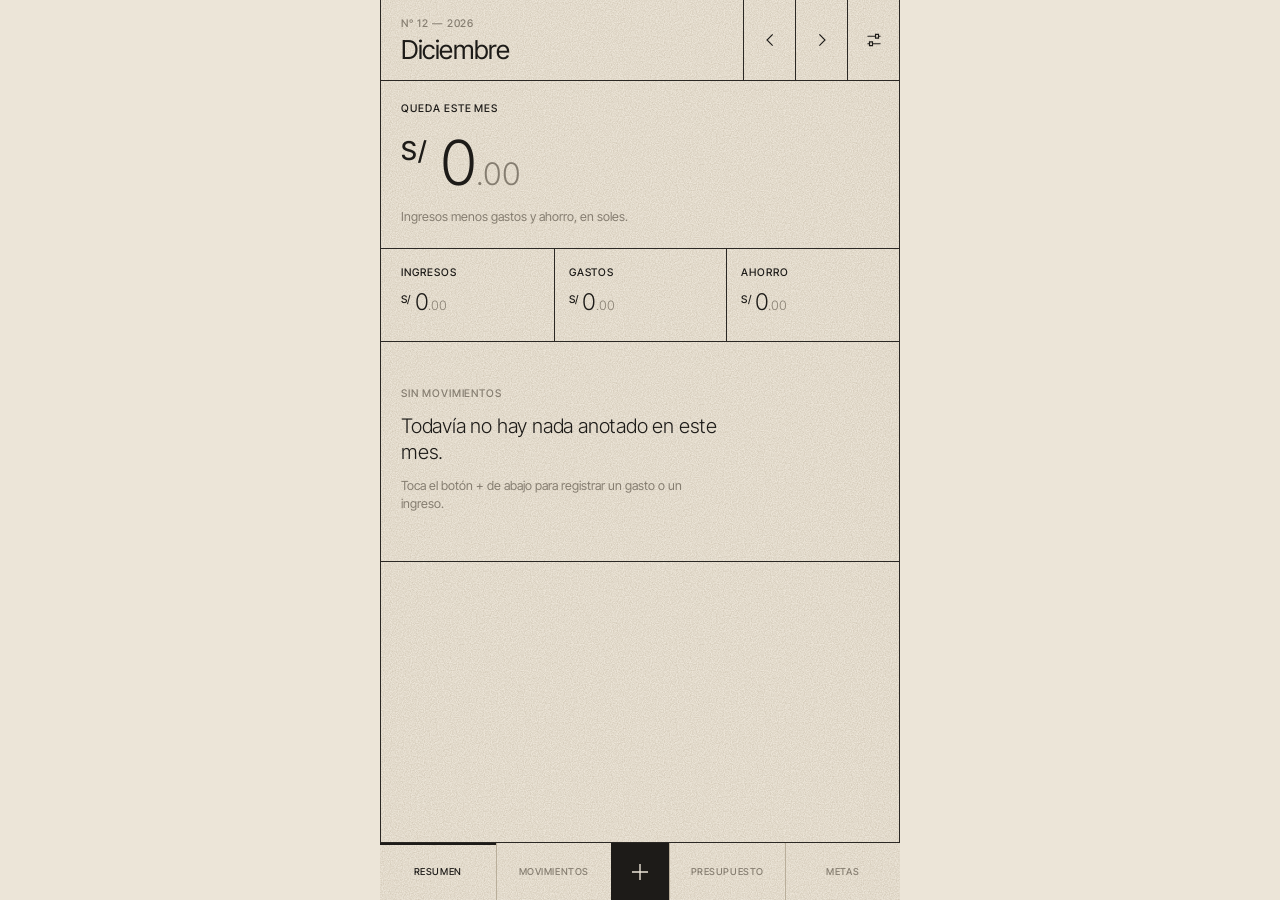
==== index.html @ 1b50c724 "feat: app de finanzas personal, gastos, presupuesto y metas en soles y dolares Co-Authored-By: Claud" ====
<!doctype html>
<html lang="es">
<head>
<meta charset="utf-8">
<meta name="viewport" content="width=device-width, initial-scale=1, viewport-fit=cover">
<title>Finanzas</title>
<meta name="theme-color" content="#ECE5D8">
<meta name="color-scheme" content="light">
<meta name="apple-mobile-web-app-capable" content="yes">
<meta name="mobile-web-app-capable" content="yes">
<meta name="apple-mobile-web-app-title" content="Finanzas">
<meta name="apple-mobile-web-app-status-bar-style" content="default">
<meta name="format-detection" content="telephone=no">
<link rel="manifest" href="manifest.webmanifest">
<link rel="apple-touch-icon" href="iconos/icono-180.png">
<link rel="icon" type="image/png" href="iconos/icono-192.png">
<link rel="stylesheet" href="estilo.css">
</head>
<body>
<header id="cabecera"></header>
<main id="vista"></main>
<nav id="barra"></nav>
<div id="hoja" hidden></div>
<div id="aviso" hidden></div>
<input id="archivo" type="file" accept=".json,application/json" hidden>
<script src="logica.js"></script>
<script src="app.js"></script>
</body>
</html>
---- estilo.css ----
@font-face {
  font-family: "Inter Tight";
  font-style: normal;
  font-weight: 300 600;
  font-display: swap;
  src: url("fuentes/InterTight.woff2") format("woff2");
}

/* Estilo editorial suizo: papel beige con grano, reglas finas de tinta,
   una sola grotesca, etiquetas mínimas en mayúsculas y cuero de acento. */
:root {
  --fondo: #ECE5D8;
  --papel: #F1EBE0;
  --papel-2: #E4DCCC;
  --tinta: #1D1B18;
  --tinta-2: #45413B;
  --gris: #857D70;
  --regla: #2B2824;          /* líneas de la retícula */
  --linea: #CFC5B3;          /* separadores suaves */
  --linea-2: #B9AE9A;
  --cuero: #8A4B27;
  --cuero-suave: #E3D2BE;
  --rojo: #A33A1C;
  --grot: "Inter Tight", "Helvetica Neue", Arial, sans-serif;
  --margen: 20px;
  --alto-barra: 58px;
  --abajo: env(safe-area-inset-bottom, 0px);
  --grano: url("data:image/svg+xml,%3Csvg xmlns='http://www.w3.org/2000/svg' width='240' height='240'%3E%3Cfilter id='n'%3E%3CfeTurbulence type='fractalNoise' baseFrequency='.85' numOctaves='3' stitchTiles='stitch'/%3E%3CfeColorMatrix values='0 0 0 0 .35 0 0 0 0 .28 0 0 0 0 .18 0 0 0 .5 -.12'/%3E%3C/filter%3E%3Crect width='100%25' height='100%25' filter='url(%23n)'/%3E%3C/svg%3E");
}

* { box-sizing: border-box; -webkit-tap-highlight-color: transparent; }
html { background: var(--fondo); -webkit-text-size-adjust: 100%; }
body {
  margin: 0 auto; max-width: 520px; min-height: 100vh; min-height: 100dvh;
  background: var(--fondo) var(--grano);
  color: var(--tinta);
  font: 15px/1.45 var(--grot);
  -webkit-font-smoothing: antialiased;
  overscroll-behavior-y: none;
}
@media (min-width: 521px) { body { border-left: 1px solid var(--regla); border-right: 1px solid var(--regla); } }
body.con-hoja { overflow: hidden; }
button, input, select { font: inherit; color: inherit; border-radius: 0; }
button { cursor: pointer; background: none; border: 0; padding: 0; text-align: inherit; }
h1, h2, p { margin: 0; }
[hidden] { display: none !important; }
::selection { background: var(--cuero-suave); }

.ico { width: 18px; height: 18px; flex: none; stroke: currentColor; fill: none;
  stroke-width: 1.5; stroke-linecap: square; stroke-linejoin: miter; }

/* etiquetas: todo lo chico va en mayúsculas, como un pie de foto */
.eyebrow, .btn, .chip span, .seg span, #barra a {
  font-size: 10.5px; font-weight: 500; letter-spacing: .09em; text-transform: uppercase;
}
.eyebrow { color: var(--tinta); display: block; }
.eyebrow.gris { color: var(--gris); }
.meta { color: var(--gris); font-size: 12.5px; }

/* ---------- cabecera ---------- */

#cabecera {
  position: sticky; top: 0; z-index: 5;
  display: flex; align-items: stretch;
  padding-top: env(safe-area-inset-top, 0px);
  background: var(--fondo) var(--grano);
  border-bottom: 1px solid var(--regla);
}
#cabecera .titulo { flex: 1; padding: 16px var(--margen) 15px; min-width: 0; }
#cabecera h1 { font-size: 26px; font-weight: 400; letter-spacing: -.015em; line-height: 1.1; margin-top: 5px; }
#cabecera .cuadro {
  width: 52px; display: grid; place-items: center;
  border-left: 1px solid var(--regla); color: var(--tinta);
}
#cabecera .cuadro:active { background: var(--tinta); color: var(--fondo); }

/* ---------- retícula ---------- */

#vista { padding-bottom: calc(var(--alto-barra) + var(--abajo) + 28px); }
.celda { padding: 20px var(--margen) 22px; border-bottom: 1px solid var(--regla); }
.reticula { display: grid; border-bottom: 1px solid var(--regla); }
.reticula.tres { grid-template-columns: repeat(3, 1fr); }
.reticula .celda { border-bottom: 0; padding: 16px 14px 18px; min-width: 0; }
.reticula .celda:first-child { padding-left: var(--margen); }
.reticula .celda + .celda { border-left: 1px solid var(--regla); }

.num { font-weight: 300; letter-spacing: -.02em; font-variant-numeric: tabular-nums; white-space: nowrap; }
.num i { font-style: normal; }
.num .sim { font-size: .42em; font-weight: 500; letter-spacing: .04em; margin-right: .5em; vertical-align: .95em; }
.num .dec { font-size: .5em; color: var(--gris); letter-spacing: 0; }
.num .sig { margin-right: .12em; }
.num.grande { display: block; font-size: 62px; line-height: 1; margin: 16px 0 14px; }
.num.grande.largo { font-size: 50px; }
.num.medio { display: block; font-size: 23px; line-height: 1.1; margin: 10px 0 7px; }
.num.medio .sim { font-size: .46em; vertical-align: .7em; margin-right: .35em; }
.num.medio .dec { font-size: .56em; }
.negativo { color: var(--rojo); }
.negativo .dec { color: inherit; opacity: .7; }

.encabezado {
  display: flex; align-items: baseline; justify-content: space-between; gap: 12px;
  padding: 22px var(--margen) 10px;
}
.encabezado a, .enlace { color: var(--cuero); text-decoration: none; }

.barra-av { display: block; height: 5px; background: var(--linea); margin-top: 10px; }
.barra-av i { display: block; height: 100%; background: var(--tinta); }
.barra-av.cuero i { background: var(--cuero); }
.barra-av.rojo i { background: var(--rojo); }

/* ---------- filas ---------- */

.lista { border-top: 1px solid var(--linea-2); border-bottom: 1px solid var(--regla); }
.fila {
  display: flex; align-items: center; gap: 14px; width: 100%;
  padding: 14px var(--margen); min-height: 58px;
  border-top: 1px solid var(--linea);
}
.lista > .fila:first-child { border-top: 0; }
button.fila:active, a.fila:active { background: var(--papel-2); }
.fila .izq { flex: 1; min-width: 0; }
.fila .izq b { display: block; font-weight: 500; font-size: 15px; }
.fila .izq .meta { display: block; overflow: hidden; text-overflow: ellipsis; white-space: nowrap; }
.fila .izq .meta.libre { white-space: normal; }
.fila .der { text-align: right; font-variant-numeric: tabular-nums; white-space: nowrap; font-size: 15px; }
.fila .der .meta { display: block; }
.fila .der.ingreso { color: var(--cuero); }
.fila.bloque { display: block; }
.fila.bloque .arriba { display: flex; justify-content: space-between; align-items: baseline; gap: 12px; }
.fila.bloque .arriba b { font-weight: 500; }
.fila.bloque .arriba span { font-variant-numeric: tabular-nums; white-space: nowrap; }
.fila.bloque .pie { display: block; margin-top: 8px; }
.fila .flecha { color: var(--gris); }

.dia {
  display: flex; justify-content: space-between; align-items: baseline;
  padding: 20px var(--margen) 9px; border-bottom: 1px solid var(--linea-2);
}
.dia .meta { font-variant-numeric: tabular-nums; }

.vacio { padding: 44px var(--margen) 48px; border-bottom: 1px solid var(--regla); }
.vacio p { font-size: 20px; font-weight: 300; line-height: 1.3; letter-spacing: -.01em; max-width: 17em; margin-top: 12px; }
.vacio .meta { display: block; margin-top: 12px; max-width: 26em; }

.franja {
  display: flex; align-items: center; justify-content: space-between; gap: 14px;
  padding: 14px var(--margen); background: var(--cuero-suave); border-bottom: 1px solid var(--regla);
}
.franja p { font-size: 13.5px; }

/* ---------- chips, botones y segmentos ---------- */

.tira { display: flex; flex-wrap: wrap; gap: 8px; }
.filtros { padding: 16px var(--margen); border-bottom: 1px solid var(--regla); }
.chip { position: relative; display: inline-flex; }
.chip input { position: absolute; opacity: 0; inset: 0; }
.chip span, a.chip {
  display: inline-flex; align-items: center; padding: 11px 15px;
  border: 1px solid var(--linea-2); color: var(--tinta-2); white-space: nowrap; text-decoration: none;
}
a.chip { font-size: 10.5px; font-weight: 500; letter-spacing: .09em; text-transform: uppercase; }
.chip input:checked + span, a.chip.on { background: var(--tinta); border-color: var(--tinta); color: var(--fondo); }

.btn {
  display: inline-flex; align-items: center; justify-content: center; gap: 8px;
  padding: 14px 20px; border: 1px solid transparent; white-space: nowrap;
}
.btn.prim { background: var(--tinta); color: var(--fondo); }
.btn.prim:active { background: var(--cuero); }
.btn.sec { border-color: var(--regla); color: var(--tinta); }
.btn.sec:active { background: var(--papel-2); }
.btn.peligro { color: var(--rojo); border-color: var(--rojo); }
.btn.ancho { width: 100%; padding: 17px 20px; }
.btn.chico { padding: 10px 14px; }
.acciones { display: flex; flex-wrap: wrap; gap: 8px; margin-top: 18px; }

.seg { display: grid; grid-auto-flow: column; grid-auto-columns: 1fr; border: 1px solid var(--regla); }
.seg label { position: relative; display: block; }
.seg label + label { border-left: 1px solid var(--regla); }
.seg input { position: absolute; opacity: 0; inset: 0; }
.seg span { display: block; text-align: center; padding: 14px 8px; }
.seg input:checked + span { background: var(--tinta); color: var(--fondo); }

/* ---------- barra inferior ---------- */

#barra {
  position: fixed; left: 0; right: 0; bottom: 0; z-index: 6;
  max-width: 520px; margin: 0 auto;
  display: grid; grid-template-columns: 1fr 1fr 58px 1fr 1fr;
  height: calc(var(--alto-barra) + var(--abajo)); padding-bottom: var(--abajo);
  background: var(--fondo) var(--grano); border-top: 1px solid var(--regla);
}
#barra a, #barra button {
  display: grid; place-items: center; text-decoration: none; color: var(--gris);
  font-size: 9.5px; letter-spacing: .06em;
}
#barra a + a, #barra button + a { border-left: 1px solid var(--linea-2); }
#barra a.on { color: var(--tinta); box-shadow: inset 0 2px 0 var(--tinta); }
#barra button { background: var(--tinta); color: var(--fondo); }
#barra button:active { background: var(--cuero); }
#barra button .ico { width: 22px; height: 22px; }

/* ---------- hoja (formularios a pantalla completa) ---------- */

#hoja {
  position: fixed; inset: 0; z-index: 10; overflow-y: auto; -webkit-overflow-scrolling: touch;
  max-width: 520px; margin: 0 auto;
  background: var(--fondo) var(--grano);
}
#hoja .tope {
  position: sticky; top: 0; z-index: 2; display: flex; align-items: stretch;
  padding-top: env(safe-area-inset-top, 0px);
  background: var(--fondo) var(--grano); border-bottom: 1px solid var(--regla);
}
#hoja .tope h2 { flex: 1; padding: 20px var(--margen); font-size: 20px; font-weight: 400; letter-spacing: -.01em; }
#hoja .tope button { width: 58px; display: grid; place-items: center; border-left: 1px solid var(--regla); }
#hoja form, #hoja .cuerpo { padding-bottom: calc(var(--abajo) + 40px); }
.campo { padding: 18px var(--margen) 20px; border-bottom: 1px solid var(--linea-2); display: block; }
.campo > .eyebrow { margin-bottom: 12px; color: var(--gris); }
.campo input[type=text], .campo input[type=date] {
  display: block; width: 100%; min-height: 30px; padding: 0; border: 0; outline: 0; background: transparent;
  font-size: 18px; -webkit-appearance: none; appearance: none;
}
.campo input::placeholder { color: var(--linea-2); }
.campo.monto { display: flex; align-items: baseline; gap: 12px; flex-wrap: wrap; padding-top: 22px; }
.campo.monto > .eyebrow { width: 100%; margin-bottom: 4px; }
.campo.monto .sim { font-size: 20px; font-weight: 500; color: var(--gris); transform: translateY(-18px); }
.campo.monto input { flex: 1; width: auto; min-width: 0; font-size: 56px; font-weight: 300; letter-spacing: -.02em; line-height: 1.1; }
.dos { display: grid; grid-template-columns: 1fr 1fr; border-bottom: 1px solid var(--linea-2); }
.dos .campo { border-bottom: 0; min-width: 0; }
.dos .campo + .campo { border-left: 1px solid var(--linea-2); }
.error { margin: 18px var(--margen) 0; padding: 12px 14px; border: 1px solid var(--rojo); color: var(--rojo); font-size: 14px; }
.pie-hoja { padding: 22px var(--margen) 0; display: grid; gap: 10px; }
.nota-hoja { padding: 16px var(--margen) 0; }

/* ---------- metas ---------- */

.meta-celda { padding: 22px var(--margen) 24px; border-bottom: 1px solid var(--regla); }
.meta-celda h2 { font-size: 22px; font-weight: 400; letter-spacing: -.015em; margin-top: 6px; }
.meta-celda .linea-num { display: flex; align-items: baseline; justify-content: space-between; gap: 12px; margin-top: 14px; }
.meta-celda .pct { font-size: 54px; font-weight: 300; letter-spacing: -.03em; line-height: 1; }
.meta-celda .pct small { font-size: .38em; font-weight: 500; margin-left: .15em; vertical-align: 1.1em; }
.meta-celda .de { text-align: right; font-variant-numeric: tabular-nums; }
.meta-celda .de b { display: block; font-weight: 500; font-size: 16px; }
.meta-celda .barra-av { margin: 14px 0 12px; }

/* ---------- aviso ---------- */

#aviso {
  position: fixed; left: 50%; transform: translateX(-50%); z-index: 20;
  bottom: calc(var(--alto-barra) + var(--abajo) + 16px);
  max-width: calc(100% - 40px); padding: 12px 18px;
  background: var(--tinta); color: var(--fondo); font-size: 13.5px;
}
#aviso.fallo { background: var(--rojo); bottom: auto; top: calc(env(safe-area-inset-top, 0px) + 12px); white-space: pre-wrap; }
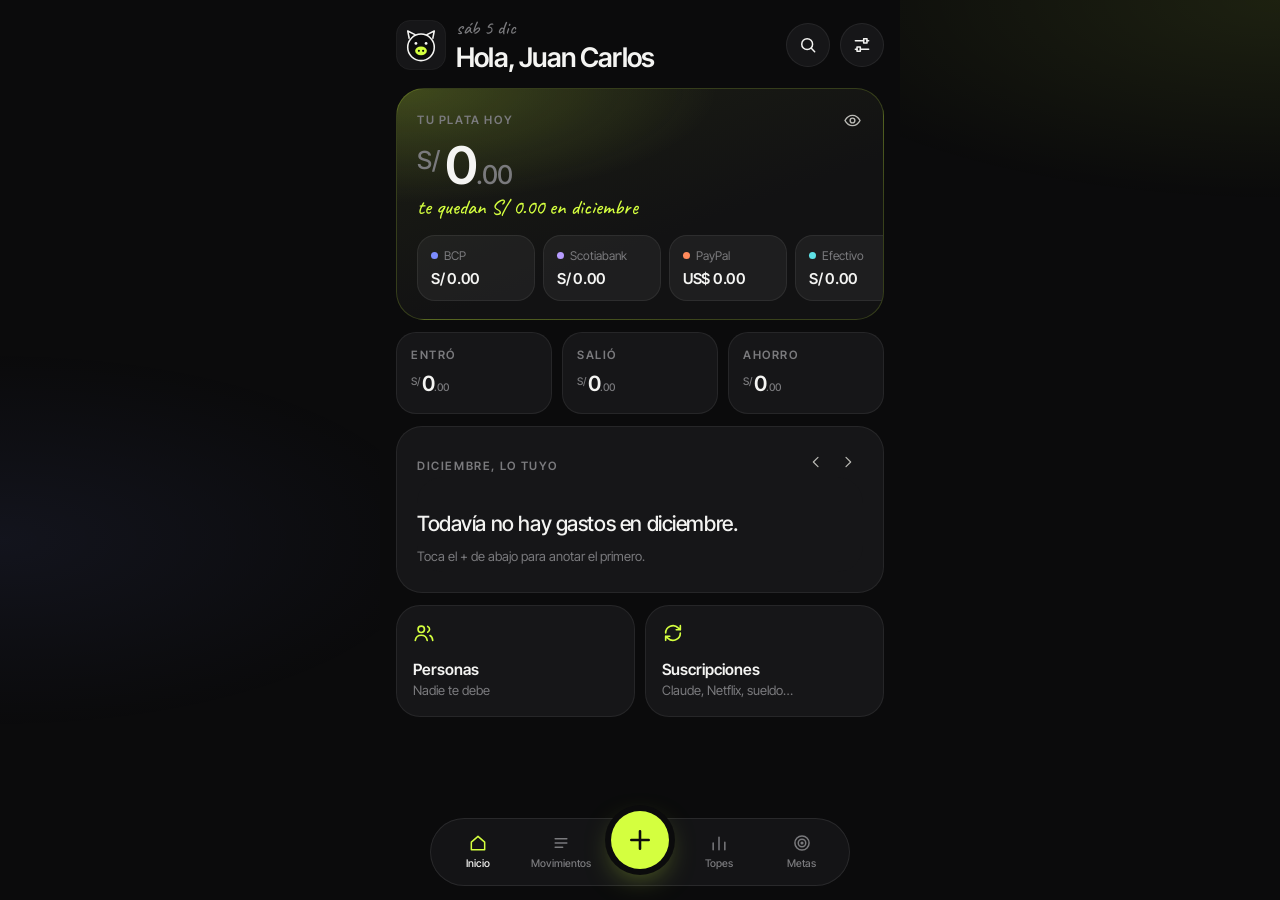
==== commit 02546b3e: "feat: Oink negro, Inicio nuevo con ojito, suscripciones, devoluciones, Yape/Plin y buscador Co-Autho" ====
--- a/index.html
+++ b/index.html
@@ -3,17 +3,17 @@
 <head>
 <meta charset="utf-8">
 <meta name="viewport" content="width=device-width, initial-scale=1, viewport-fit=cover">
-<title>Finanzas</title>
-<meta name="theme-color" content="#ECE5D8">
-<meta name="color-scheme" content="light">
+<title>Oink</title>
+<meta name="theme-color" content="#0B0B0C">
+<meta name="color-scheme" content="dark">
 <meta name="apple-mobile-web-app-capable" content="yes">
 <meta name="mobile-web-app-capable" content="yes">
-<meta name="apple-mobile-web-app-title" content="Finanzas">
-<meta name="apple-mobile-web-app-status-bar-style" content="default">
+<meta name="apple-mobile-web-app-title" content="Oink">
+<meta name="apple-mobile-web-app-status-bar-style" content="black-translucent">
 <meta name="format-detection" content="telephone=no">
 <link rel="manifest" href="manifest.webmanifest">
-<link rel="apple-touch-icon" href="iconos/icono-180.png">
-<link rel="icon" type="image/png" href="iconos/icono-192.png">
+<link rel="apple-touch-icon" href="iconos/icono-180.png?v=3">
+<link rel="icon" type="image/png" href="iconos/icono-192.png?v=3">
 <link rel="stylesheet" href="estilo.css">
 </head>
 <body>
--- a/estilo.css
+++ b/estilo.css
@@ -5,126 +5,155 @@
   font-display: swap;
   src: url("fuentes/InterTight.woff2") format("woff2");
 }
-
-/* Estilo editorial suizo: papel beige con grano, reglas finas de tinta,
-   una sola grotesca, etiquetas mínimas en mayúsculas y cuero de acento. */
+@font-face {
+  font-family: "Caveat";
+  font-weight: 500 700;
+  font-display: swap;
+  src: url("fuentes/Caveat.woff2") format("woff2");
+}
+
+/* Oink negro: fondo casi negro, tarjetas grafito con borde fino, un solo acento
+   lima, verde y rojo solo para lo que entra y lo que pasa del tope. Una grotesca
+   para todo y la letra a mano solo en frases cortas. */
 :root {
-  --fondo: #ECE5D8;
-  --papel: #F1EBE0;
-  --papel-2: #E4DCCC;
-  --tinta: #1D1B18;
-  --tinta-2: #45413B;
-  --gris: #857D70;
-  --regla: #2B2824;          /* líneas de la retícula */
-  --linea: #CFC5B3;          /* separadores suaves */
-  --linea-2: #B9AE9A;
-  --cuero: #8A4B27;
-  --cuero-suave: #E3D2BE;
-  --rojo: #A33A1C;
+  --fondo: #0B0B0C;
+  --tarjeta: #161618;
+  --tarjeta-2: #1E1E21;
+  --tarjeta-3: #26262A;
+  --linea: rgba(255, 255, 255, .07);
+  --linea-2: rgba(255, 255, 255, .12);
+  --texto: #F4F4F2;
+  --suave: #B9B9B4;
+  --gris: #7A7A7D;
+  --lima: #D4FF3F;
+  --lima-suave: rgba(212, 255, 63, .14);
+  --verde: #4ADE80;
+  --rojo: #FF5A4E;
+  /* colores de las categorías, en orden */
+  --c1: #D4FF3F; --c2: #7C8CFF; --c3: #B79CFF; --c4: #FF8A5B; --c5: #5EE1E6; --c6: #F4F4F2;
   --grot: "Inter Tight", "Helvetica Neue", Arial, sans-serif;
-  --margen: 20px;
-  --alto-barra: 58px;
+  --mano: "Caveat", "Bradley Hand", cursive;
+  --margen: 16px;
+  --radio: 26px;
   --abajo: env(safe-area-inset-bottom, 0px);
-  --grano: url("data:image/svg+xml,%3Csvg xmlns='http://www.w3.org/2000/svg' width='240' height='240'%3E%3Cfilter id='n'%3E%3CfeTurbulence type='fractalNoise' baseFrequency='.85' numOctaves='3' stitchTiles='stitch'/%3E%3CfeColorMatrix values='0 0 0 0 .35 0 0 0 0 .28 0 0 0 0 .18 0 0 0 .5 -.12'/%3E%3C/filter%3E%3Crect width='100%25' height='100%25' filter='url(%23n)'/%3E%3C/svg%3E");
+  color-scheme: dark;
 }
 
 * { box-sizing: border-box; -webkit-tap-highlight-color: transparent; }
 html { background: var(--fondo); -webkit-text-size-adjust: 100%; }
 body {
   margin: 0 auto; max-width: 520px; min-height: 100vh; min-height: 100dvh;
-  background: var(--fondo) var(--grano);
-  color: var(--tinta);
+  background: var(--fondo); color: var(--texto);
   font: 15px/1.45 var(--grot);
   -webkit-font-smoothing: antialiased;
   overscroll-behavior-y: none;
 }
-@media (min-width: 521px) { body { border-left: 1px solid var(--regla); border-right: 1px solid var(--regla); } }
+/* un brillo lima arriba y uno azul al medio, muy suaves */
+body::before {
+  content: ''; position: fixed; inset: 0; z-index: -1; pointer-events: none;
+  background:
+    radial-gradient(60% 32% at 100% 0%, rgba(212, 255, 63, .09), transparent 70%),
+    radial-gradient(50% 30% at 0% 60%, rgba(124, 140, 255, .07), transparent 70%);
+}
 body.con-hoja { overflow: hidden; }
-button, input, select { font: inherit; color: inherit; border-radius: 0; }
+button, input, select { font: inherit; color: inherit; }
 button { cursor: pointer; background: none; border: 0; padding: 0; text-align: inherit; }
 h1, h2, p { margin: 0; }
 [hidden] { display: none !important; }
-::selection { background: var(--cuero-suave); }
-
-.ico { width: 18px; height: 18px; flex: none; stroke: currentColor; fill: none;
-  stroke-width: 1.5; stroke-linecap: square; stroke-linejoin: miter; }
-
-/* etiquetas: todo lo chico va en mayúsculas, como un pie de foto */
-.eyebrow, .btn, .chip span, .seg span, #barra a {
-  font-size: 10.5px; font-weight: 500; letter-spacing: .09em; text-transform: uppercase;
-}
-.eyebrow { color: var(--tinta); display: block; }
+::selection { background: var(--lima); color: var(--fondo); }
+a { color: inherit; }
+
+.ico { width: 20px; height: 20px; flex: none; stroke: currentColor; fill: none;
+  stroke-width: 1.8; stroke-linecap: round; stroke-linejoin: round; }
+
+.eyebrow { display: block; font-size: 11.5px; font-weight: 600; letter-spacing: .14em; text-transform: uppercase; color: var(--gris); }
 .eyebrow.gris { color: var(--gris); }
-.meta { color: var(--gris); font-size: 12.5px; }
+.meta { color: var(--gris); font-size: 13px; }
+.mano { font-family: var(--mano); font-size: 21px; line-height: 1.1; color: var(--lima); }
 
 /* ---------- cabecera ---------- */
 
 #cabecera {
-  position: sticky; top: 0; z-index: 5;
-  display: flex; align-items: stretch;
-  padding-top: env(safe-area-inset-top, 0px);
-  background: var(--fondo) var(--grano);
-  border-bottom: 1px solid var(--regla);
-}
-#cabecera .titulo { flex: 1; padding: 16px var(--margen) 15px; min-width: 0; }
-#cabecera h1 { font-size: 26px; font-weight: 400; letter-spacing: -.015em; line-height: 1.1; margin-top: 5px; }
+  display: flex; align-items: center; gap: 10px;
+  padding: calc(env(safe-area-inset-top, 0px) + 18px) var(--margen) 12px;
+}
+#cabecera .titulo { flex: 1; min-width: 0; }
+#cabecera .titulo .eyebrow { letter-spacing: .1em; }
+#cabecera .fecha { font-family: var(--mano); font-size: 19px; line-height: 1; color: var(--gris); }
+#cabecera h1 { font-size: 27px; font-weight: 600; letter-spacing: -.03em; line-height: 1.1; margin-top: 3px;
+  white-space: nowrap; overflow: hidden; text-overflow: ellipsis; }
 #cabecera .cuadro {
-  width: 52px; display: grid; place-items: center;
-  border-left: 1px solid var(--regla); color: var(--tinta);
-}
-#cabecera .cuadro:active { background: var(--tinta); color: var(--fondo); }
-
-/* ---------- retícula ---------- */
-
-#vista { padding-bottom: calc(var(--alto-barra) + var(--abajo) + 28px); }
-.celda { padding: 20px var(--margen) 22px; border-bottom: 1px solid var(--regla); }
-.reticula { display: grid; border-bottom: 1px solid var(--regla); }
+  width: 44px; height: 44px; border-radius: 50%; flex: none; display: grid; place-items: center;
+  background: var(--tarjeta); border: 1px solid var(--linea); color: var(--texto);
+}
+#cabecera .cuadro:active { background: var(--tarjeta-3); }
+.chanchito { display: block; flex: none; }
+
+/* ---------- vista: todo va en tarjetas ---------- */
+
+#vista { padding: 4px var(--margen) calc(var(--abajo) + 120px); }
+#vista > * + * { margin-top: 12px; }
+#vista > .encabezado { margin-top: 22px; }
+#vista > .encabezado + * { margin-top: 8px; }
+
+.celda, .lista, .vacio, .meta-celda, .caja {
+  background: var(--tarjeta); border: 1px solid var(--linea); border-radius: var(--radio);
+}
+.celda, .caja { padding: 20px; }
+.reticula { display: grid; gap: 10px; }
 .reticula.tres { grid-template-columns: repeat(3, 1fr); }
-.reticula .celda { border-bottom: 0; padding: 16px 14px 18px; min-width: 0; }
-.reticula .celda:first-child { padding-left: var(--margen); }
-.reticula .celda + .celda { border-left: 1px solid var(--regla); }
-
-.num { font-weight: 300; letter-spacing: -.02em; font-variant-numeric: tabular-nums; white-space: nowrap; }
+.reticula.dos-col { grid-template-columns: 1fr 1fr; }
+.reticula .celda { padding: 14px; border-radius: 20px; min-width: 0; }
+
+.num { font-weight: 600; letter-spacing: -.04em; font-variant-numeric: tabular-nums; white-space: nowrap; }
 .num i { font-style: normal; }
-.num .sim { font-size: .42em; font-weight: 500; letter-spacing: .04em; margin-right: .5em; vertical-align: .95em; }
-.num .dec { font-size: .5em; color: var(--gris); letter-spacing: 0; }
-.num .sig { margin-right: .12em; }
-.num.grande { display: block; font-size: 62px; line-height: 1; margin: 16px 0 14px; }
-.num.grande.largo { font-size: 50px; }
-.num.medio { display: block; font-size: 23px; line-height: 1.1; margin: 10px 0 7px; }
-.num.medio .sim { font-size: .46em; vertical-align: .7em; margin-right: .35em; }
-.num.medio .dec { font-size: .56em; }
+.num .sim { font-size: .48em; font-weight: 500; letter-spacing: 0; margin-right: .2em; vertical-align: .62em; color: var(--gris); }
+.num .dec { font-size: .5em; font-weight: 500; letter-spacing: -.01em; color: var(--gris); }
+.num .sig { margin-right: .08em; }
+.num.grande { display: block; font-size: 52px; line-height: 1.05; margin: 8px 0 6px; }
+.num.grande.largo { font-size: 42px; }
+.num.medio { display: block; font-size: 21px; line-height: 1.1; margin: 8px 0 4px; }
+.num.medio .sim { font-size: .5em; vertical-align: .55em; }
 .negativo { color: var(--rojo); }
-.negativo .dec { color: inherit; opacity: .7; }
-
-.encabezado {
-  display: flex; align-items: baseline; justify-content: space-between; gap: 12px;
-  padding: 22px var(--margen) 10px;
-}
-.encabezado a, .enlace { color: var(--cuero); text-decoration: none; }
-
-.barra-av { display: block; height: 5px; background: var(--linea); margin-top: 10px; }
-.barra-av i { display: block; height: 100%; background: var(--tinta); }
-.barra-av.cuero i { background: var(--cuero); }
+.negativo .dec, .negativo .sim { color: inherit; opacity: .75; }
+
+.encabezado { display: flex; align-items: baseline; justify-content: space-between; gap: 12px; padding: 0 6px; }
+.caja .encabezado, .celda .encabezado { padding: 0; }
+.encabezado a, .enlace { color: var(--lima); text-decoration: none; font-size: 14px; font-weight: 600; letter-spacing: 0; text-transform: none; }
+.encabezado .eyebrow.enlace { font-size: 14px; letter-spacing: 0; text-transform: none; }
+
+.barra-av { display: block; height: 5px; border-radius: 9px; background: rgba(255, 255, 255, .07); margin-top: 10px; overflow: hidden; }
+.barra-av i { display: block; height: 100%; border-radius: 9px; background: var(--lima); }
+.barra-av.cuero i { background: var(--c2); }
 .barra-av.rojo i { background: var(--rojo); }
 
 /* ---------- filas ---------- */
 
-.lista { border-top: 1px solid var(--linea-2); border-bottom: 1px solid var(--regla); }
+.lista { padding: 4px 0; overflow: hidden; }
 .fila {
-  display: flex; align-items: center; gap: 14px; width: 100%;
-  padding: 14px var(--margen); min-height: 58px;
-  border-top: 1px solid var(--linea);
+  display: flex; align-items: center; gap: 12px; width: 100%;
+  padding: 12px 18px; min-height: 60px; border-top: 1px solid var(--linea); color: inherit; text-decoration: none;
 }
 .lista > .fila:first-child { border-top: 0; }
-button.fila:active, a.fila:active { background: var(--papel-2); }
+button.fila:active, a.fila:active { background: var(--tarjeta-2); }
+.fila .ic {
+  width: 40px; height: 40px; border-radius: 14px; flex: none; display: grid; place-items: center;
+  background: rgba(255, 255, 255, .06); color: var(--suave);
+}
+.fila .ic .ico { width: 19px; height: 19px; }
+.fila .ic.lima { background: var(--lima-suave); color: var(--lima); }
+.fila .ic.verde { background: rgba(74, 222, 128, .12); color: var(--verde); }
 .fila .izq { flex: 1; min-width: 0; }
-.fila .izq b { display: block; font-weight: 500; font-size: 15px; }
+.fila .izq b { display: block; font-weight: 500; font-size: 15px; overflow: hidden; text-overflow: ellipsis; white-space: nowrap; }
 .fila .izq .meta { display: block; overflow: hidden; text-overflow: ellipsis; white-space: nowrap; }
 .fila .izq .meta.libre { white-space: normal; }
-.fila .der { text-align: right; font-variant-numeric: tabular-nums; white-space: nowrap; font-size: 15px; }
-.fila .der .meta { display: block; }
-.fila .der.ingreso { color: var(--cuero); }
+.fila .der { text-align: right; font-weight: 600; font-variant-numeric: tabular-nums; white-space: nowrap; font-size: 15px; }
+.fila .der .meta { display: block; font-weight: 400; }
+.fila .der.ingreso { color: var(--verde); }
+.fila .der.neutro { color: var(--suave); }
+.fila .meta.pendiente { color: var(--lima); }
+.fila.total { border-top: 1px solid var(--linea-2); }
+.fila.total b, .fila.total .der { font-weight: 600; }
 .fila.bloque { display: block; }
 .fila.bloque .arriba { display: flex; justify-content: space-between; align-items: baseline; gap: 12px; }
 .fila.bloque .arriba b { font-weight: 500; }
@@ -132,124 +161,215 @@
 .fila.bloque .pie { display: block; margin-top: 8px; }
 .fila .flecha { color: var(--gris); }
 
-.dia {
-  display: flex; justify-content: space-between; align-items: baseline;
-  padding: 20px var(--margen) 9px; border-bottom: 1px solid var(--linea-2);
-}
+.dia { display: flex; justify-content: space-between; align-items: baseline; padding: 0 6px; margin-top: 20px !important; }
+.dia + .lista { margin-top: 8px !important; }
 .dia .meta { font-variant-numeric: tabular-nums; }
 
-.vacio { padding: 44px var(--margen) 48px; border-bottom: 1px solid var(--regla); }
-.vacio p { font-size: 20px; font-weight: 300; line-height: 1.3; letter-spacing: -.01em; max-width: 17em; margin-top: 12px; }
-.vacio .meta { display: block; margin-top: 12px; max-width: 26em; }
-
-.franja {
-  display: flex; align-items: center; justify-content: space-between; gap: 14px;
-  padding: 14px var(--margen); background: var(--cuero-suave); border-bottom: 1px solid var(--regla);
-}
-.franja p { font-size: 13.5px; }
+.vacio { padding: 30px 22px 32px; }
+.vacio p { font-size: 21px; font-weight: 500; line-height: 1.25; letter-spacing: -.02em; max-width: 17em; margin-top: 10px; }
+.vacio .meta { display: block; margin-top: 10px; max-width: 26em; }
+
+/* avisos arriba del Inicio: respaldo y suscripciones */
+.franja, .alerta {
+  display: flex; flex-wrap: wrap; align-items: center; gap: 12px;
+  padding: 16px; border-radius: 24px; background: var(--tarjeta-2); border: 1px solid var(--linea);
+}
+.franja p { flex: 1; font-size: 14px; }
+.alerta .logo {
+  width: 42px; height: 42px; border-radius: 14px; flex: none; display: grid; place-items: center;
+  background: var(--lima-suave); color: var(--lima); font-weight: 600; font-size: 17px;
+}
+.alerta .logo.ingreso { background: rgba(74, 222, 128, .12); color: var(--verde); }
+.alerta .tx { flex: 1; min-width: 0; }
+.alerta .tx b { display: block; font-weight: 600; }
+.alerta .botones { display: flex; gap: 8px; width: 100%; }
 
 /* ---------- chips, botones y segmentos ---------- */
 
 .tira { display: flex; flex-wrap: wrap; gap: 8px; }
-.filtros { padding: 16px var(--margen); border-bottom: 1px solid var(--regla); }
-.chip { position: relative; display: inline-flex; }
+.filtros { display: flex; gap: 8px; overflow-x: auto; scrollbar-width: none; margin-left: calc(-1 * var(--margen)); margin-right: calc(-1 * var(--margen)); padding: 2px var(--margen); }
+.filtros::-webkit-scrollbar { display: none; }
+.filtros + .filtros { margin-top: 8px !important; }
+.chip { position: relative; display: inline-flex; flex: none; }
 .chip input { position: absolute; opacity: 0; inset: 0; }
 .chip span, a.chip {
-  display: inline-flex; align-items: center; padding: 11px 15px;
-  border: 1px solid var(--linea-2); color: var(--tinta-2); white-space: nowrap; text-decoration: none;
-}
-a.chip { font-size: 10.5px; font-weight: 500; letter-spacing: .09em; text-transform: uppercase; }
-.chip input:checked + span, a.chip.on { background: var(--tinta); border-color: var(--tinta); color: var(--fondo); }
+  display: inline-flex; align-items: center; gap: 6px; padding: 10px 16px; border-radius: 999px;
+  background: var(--tarjeta); border: 1px solid var(--linea-2); color: var(--suave);
+  font-size: 14px; white-space: nowrap; text-decoration: none;
+}
+.chip input:checked + span, a.chip.on { background: var(--lima); border-color: transparent; color: var(--fondo); font-weight: 600; }
+.chip.medio span::before { content: ''; width: 7px; height: 7px; border-radius: 50%; background: var(--c3); }
+.chip.medio input:checked + span::before { background: var(--fondo); }
 
 .btn {
   display: inline-flex; align-items: center; justify-content: center; gap: 8px;
-  padding: 14px 20px; border: 1px solid transparent; white-space: nowrap;
-}
-.btn.prim { background: var(--tinta); color: var(--fondo); }
-.btn.prim:active { background: var(--cuero); }
-.btn.sec { border-color: var(--regla); color: var(--tinta); }
-.btn.sec:active { background: var(--papel-2); }
-.btn.peligro { color: var(--rojo); border-color: var(--rojo); }
-.btn.ancho { width: 100%; padding: 17px 20px; }
-.btn.chico { padding: 10px 14px; }
-.acciones { display: flex; flex-wrap: wrap; gap: 8px; margin-top: 18px; }
-
-.seg { display: grid; grid-auto-flow: column; grid-auto-columns: 1fr; border: 1px solid var(--regla); }
+  min-height: 46px; padding: 0 20px; border-radius: 999px; white-space: nowrap;
+  font-size: 14.5px; font-weight: 600; background: rgba(255, 255, 255, .08); color: var(--texto);
+}
+.btn.prim { background: var(--lima); color: var(--fondo); }
+.btn.prim:active { filter: brightness(.9); }
+.btn.sec:active { background: rgba(255, 255, 255, .14); }
+.btn.peligro { background: rgba(255, 90, 78, .1); color: var(--rojo); }
+.btn.texto { background: none; color: var(--suave); padding: 0 10px; }
+.btn.ancho { width: 100%; min-height: 54px; }
+.btn.chico { min-height: 40px; padding: 0 16px; font-size: 14px; }
+.acciones { display: flex; flex-wrap: wrap; gap: 8px; margin-top: 16px; }
+
+.seg { display: grid; grid-auto-flow: column; grid-auto-columns: 1fr; gap: 4px; padding: 4px; border-radius: 999px; background: var(--fondo); border: 1px solid var(--linea); }
 .seg label { position: relative; display: block; }
-.seg label + label { border-left: 1px solid var(--regla); }
 .seg input { position: absolute; opacity: 0; inset: 0; }
-.seg span { display: block; text-align: center; padding: 14px 8px; }
-.seg input:checked + span { background: var(--tinta); color: var(--fondo); }
-
-/* ---------- barra inferior ---------- */
+.seg span { display: block; text-align: center; padding: 11px 6px; border-radius: 999px; font-size: 14px; color: var(--suave); white-space: nowrap; }
+.seg input:checked + span { background: var(--tarjeta-3); color: var(--texto); font-weight: 600; }
+
+/* ---------- barra inferior flotante ---------- */
 
 #barra {
-  position: fixed; left: 0; right: 0; bottom: 0; z-index: 6;
-  max-width: 520px; margin: 0 auto;
-  display: grid; grid-template-columns: 1fr 1fr 58px 1fr 1fr;
-  height: calc(var(--alto-barra) + var(--abajo)); padding-bottom: var(--abajo);
-  background: var(--fondo) var(--grano); border-top: 1px solid var(--regla);
-}
-#barra a, #barra button {
-  display: grid; place-items: center; text-decoration: none; color: var(--gris);
-  font-size: 9.5px; letter-spacing: .06em;
-}
-#barra a + a, #barra button + a { border-left: 1px solid var(--linea-2); }
-#barra a.on { color: var(--tinta); box-shadow: inset 0 2px 0 var(--tinta); }
-#barra button { background: var(--tinta); color: var(--fondo); }
-#barra button:active { background: var(--cuero); }
-#barra button .ico { width: 22px; height: 22px; }
+  position: fixed; z-index: 6; left: 50%; transform: translateX(-50%);
+  bottom: calc(var(--abajo) + 14px); width: calc(100% - 32px); max-width: 420px; height: 68px;
+  display: grid; grid-template-columns: 1fr 1fr 76px 1fr 1fr; align-items: center;
+  background: rgba(22, 22, 24, .88); -webkit-backdrop-filter: blur(16px); backdrop-filter: blur(16px);
+  border: 1px solid rgba(255, 255, 255, .09); border-radius: 999px; padding: 0 6px;
+}
+#barra a {
+  display: grid; justify-items: center; gap: 3px; text-decoration: none; color: var(--gris);
+  font-size: 10.5px; font-weight: 500;
+}
+#barra a.on { color: var(--texto); }
+#barra a.on .ico { color: var(--lima); }
+#barra button {
+  justify-self: center; width: 58px; height: 58px; border-radius: 50%; margin-top: -24px;
+  display: grid; place-items: center; background: var(--lima); color: var(--fondo);
+  box-shadow: 0 0 0 6px var(--fondo), 0 10px 30px -6px rgba(212, 255, 63, .5);
+}
+#barra button:active { filter: brightness(.9); }
+#barra button .ico { width: 26px; height: 26px; stroke-width: 2.4; }
 
 /* ---------- hoja (formularios a pantalla completa) ---------- */
 
 #hoja {
   position: fixed; inset: 0; z-index: 10; overflow-y: auto; -webkit-overflow-scrolling: touch;
-  max-width: 520px; margin: 0 auto;
-  background: var(--fondo) var(--grano);
+  max-width: 520px; margin: 0 auto; background: var(--fondo);
 }
 #hoja .tope {
-  position: sticky; top: 0; z-index: 2; display: flex; align-items: stretch;
-  padding-top: env(safe-area-inset-top, 0px);
-  background: var(--fondo) var(--grano); border-bottom: 1px solid var(--regla);
-}
-#hoja .tope h2 { flex: 1; padding: 20px var(--margen); font-size: 20px; font-weight: 400; letter-spacing: -.01em; }
-#hoja .tope button { width: 58px; display: grid; place-items: center; border-left: 1px solid var(--regla); }
-#hoja form, #hoja .cuerpo { padding-bottom: calc(var(--abajo) + 40px); }
-.campo { padding: 18px var(--margen) 20px; border-bottom: 1px solid var(--linea-2); display: block; }
-.campo > .eyebrow { margin-bottom: 12px; color: var(--gris); }
-.campo input[type=text], .campo input[type=date] {
+  position: sticky; top: 0; z-index: 2; display: flex; align-items: center; gap: 12px;
+  padding: calc(env(safe-area-inset-top, 0px) + 14px) var(--margen) 12px;
+  background: rgba(11, 11, 12, .9); -webkit-backdrop-filter: blur(14px); backdrop-filter: blur(14px);
+}
+#hoja .tope h2 { flex: 1; font-size: 22px; font-weight: 600; letter-spacing: -.03em; }
+#hoja .tope button { width: 42px; height: 42px; border-radius: 50%; display: grid; place-items: center; background: var(--tarjeta); border: 1px solid var(--linea); }
+#hoja form, #hoja .cuerpo { padding: 4px var(--margen) calc(var(--abajo) + 40px); }
+#hoja .cuerpo > * + * { margin-top: 12px; }
+#hoja .cuerpo > .encabezado { margin-top: 22px; }
+#hoja .cuerpo > .encabezado + * { margin-top: 8px; }
+.campo { display: block; padding: 16px 4px 18px; border-bottom: 1px solid var(--linea); }
+.campo > .eyebrow { margin-bottom: 12px; }
+.campo input[type=text], .campo input[type=date], .campo input[type=search] {
   display: block; width: 100%; min-height: 30px; padding: 0; border: 0; outline: 0; background: transparent;
-  font-size: 18px; -webkit-appearance: none; appearance: none;
-}
-.campo input::placeholder { color: var(--linea-2); }
-.campo.monto { display: flex; align-items: baseline; gap: 12px; flex-wrap: wrap; padding-top: 22px; }
-.campo.monto > .eyebrow { width: 100%; margin-bottom: 4px; }
+  font-size: 18px; color: var(--texto); -webkit-appearance: none; appearance: none; color-scheme: dark;
+}
+.campo input::placeholder { color: #4A4A4E; }
+.campo.monto { display: flex; align-items: baseline; gap: 10px; flex-wrap: wrap; padding-top: 20px; }
+.campo.monto > .eyebrow { width: 100%; margin-bottom: 2px; }
 .campo.monto .sim { font-size: 20px; font-weight: 500; color: var(--gris); transform: translateY(-18px); }
-.campo.monto input { flex: 1; width: auto; min-width: 0; font-size: 56px; font-weight: 300; letter-spacing: -.02em; line-height: 1.1; }
-.dos { display: grid; grid-template-columns: 1fr 1fr; border-bottom: 1px solid var(--linea-2); }
+.campo.monto input { flex: 1; width: auto; min-width: 0; font-size: 56px; font-weight: 600; letter-spacing: -.04em; line-height: 1.1; }
+.campo .ayuda { display: block; margin-top: 10px; }
+.dos { display: grid; grid-template-columns: 1fr 1fr; gap: 14px; border-bottom: 1px solid var(--linea); }
 .dos .campo { border-bottom: 0; min-width: 0; }
-.dos .campo + .campo { border-left: 1px solid var(--linea-2); }
-.error { margin: 18px var(--margen) 0; padding: 12px 14px; border: 1px solid var(--rojo); color: var(--rojo); font-size: 14px; }
-.pie-hoja { padding: 22px var(--margen) 0; display: grid; gap: 10px; }
-.nota-hoja { padding: 16px var(--margen) 0; }
+.error { margin: 16px 0 0; padding: 12px 16px; border-radius: 16px; background: rgba(255, 90, 78, .1); color: var(--rojo); font-size: 14px; }
+.pie-hoja { padding-top: 22px; display: grid; gap: 10px; }
+.nota-hoja { padding: 14px 4px 0; }
 
 /* ---------- metas ---------- */
 
-.meta-celda { padding: 22px var(--margen) 24px; border-bottom: 1px solid var(--regla); }
-.meta-celda h2 { font-size: 22px; font-weight: 400; letter-spacing: -.015em; margin-top: 6px; }
+.meta-celda { padding: 20px; }
+.meta-celda h2 { font-size: 22px; font-weight: 600; letter-spacing: -.03em; margin-top: 6px; }
 .meta-celda .linea-num { display: flex; align-items: baseline; justify-content: space-between; gap: 12px; margin-top: 14px; }
-.meta-celda .pct { font-size: 54px; font-weight: 300; letter-spacing: -.03em; line-height: 1; }
-.meta-celda .pct small { font-size: .38em; font-weight: 500; margin-left: .15em; vertical-align: 1.1em; }
+.meta-celda .pct { font-size: 52px; font-weight: 600; letter-spacing: -.05em; line-height: 1; color: var(--lima); }
+.meta-celda .pct small { font-size: .38em; font-weight: 500; margin-left: .1em; vertical-align: 1.1em; color: var(--gris); }
 .meta-celda .de { text-align: right; font-variant-numeric: tabular-nums; }
-.meta-celda .de b { display: block; font-weight: 500; font-size: 16px; }
+.meta-celda .de b { display: block; font-weight: 600; font-size: 16px; }
 .meta-celda .barra-av { margin: 14px 0 12px; }
 
 /* ---------- aviso ---------- */
 
 #aviso {
   position: fixed; left: 50%; transform: translateX(-50%); z-index: 20;
-  bottom: calc(var(--alto-barra) + var(--abajo) + 16px);
-  max-width: calc(100% - 40px); padding: 12px 18px;
-  background: var(--tinta); color: var(--fondo); font-size: 13.5px;
-}
-#aviso.fallo { background: var(--rojo); bottom: auto; top: calc(env(safe-area-inset-top, 0px) + 12px); white-space: pre-wrap; }
+  bottom: calc(var(--abajo) + 100px); max-width: calc(100% - 40px);
+  padding: 12px 18px; border-radius: 999px; background: var(--texto); color: var(--fondo); font-size: 14px; font-weight: 500;
+}
+#aviso.fallo { background: var(--rojo); color: #fff; border-radius: 18px; bottom: auto; top: calc(env(safe-area-inset-top, 0px) + 12px); white-space: pre-wrap; }
+
+/* reparto de un gasto: un campo chico por persona */
+.campo.parte { padding-top: 14px; padding-bottom: 14px; }
+.campo.parte > .eyebrow { margin-bottom: 0; }
+.campo.parte .sim { font-size: 15px; transform: none; }
+.campo.parte input { font-size: 26px; }
+/* personas: lo que me deben en verde, lo que debo en rojo */
+.por-cobrar { color: var(--verde); }
+.meta-grande { display: block; margin-top: 8px; font-size: 17px; font-weight: 600; font-variant-numeric: tabular-nums; }
+.saldo-persona { margin: 10px 0 4px; font-size: 28px; font-weight: 600; letter-spacing: -.03em; }
+.saldo-persona .der { text-align: left; font-size: inherit; display: block; }
+
+/* ---------- Inicio ---------- */
+
+/* tu plata hoy: la tarjeta con el brillo lima */
+.saldo {
+  position: relative; overflow: hidden; border-radius: 28px; padding: 20px 20px 18px;
+  border: 1px solid rgba(212, 255, 63, .18);
+  background: radial-gradient(120% 90% at 0% 0%, rgba(212, 255, 63, .2), transparent 55%), linear-gradient(160deg, #1C1E14, #121213 60%);
+}
+.saldo .arriba { display: flex; justify-content: space-between; align-items: center; }
+.saldo .ojo { width: 38px; height: 38px; margin: -8px -8px -8px 0; border-radius: 50%; display: grid; place-items: center; color: var(--suave); }
+.saldo .ojo:active { background: rgba(255, 255, 255, .08); }
+.saldo .ojo .ico { width: 19px; height: 19px; }
+.saldo .num.grande { margin: 8px 0 2px; }
+.oculto { letter-spacing: .08em; color: var(--suave); }
+.saldo .cuentas { display: flex; gap: 8px; overflow-x: auto; scrollbar-width: none; margin: 16px -20px 0; padding: 0 20px; }
+.saldo .cuentas::-webkit-scrollbar { display: none; }
+.cuenta { flex: none; min-width: 118px; text-align: left; background: rgba(255, 255, 255, .05); border: 1px solid var(--linea); border-radius: 18px; padding: 11px 13px; }
+.cuenta:active { background: rgba(255, 255, 255, .1); }
+.cuenta span { font-size: 12px; color: var(--gris); display: flex; align-items: center; gap: 6px; }
+.cuenta span i { width: 7px; height: 7px; border-radius: 50%; display: inline-block; }
+.cuenta b { display: block; font-size: 15px; font-weight: 600; margin-top: 3px; letter-spacing: -.02em; font-variant-numeric: tabular-nums; }
+
+.mesnav { display: flex; align-items: center; gap: 2px; }
+.mesnav button { width: 30px; height: 30px; border-radius: 50%; display: grid; place-items: center; color: var(--suave); }
+.mesnav button:active { background: rgba(255, 255, 255, .08); }
+.mesnav .ico { width: 16px; height: 16px; }
+
+.anillo-caja { position: relative; width: 220px; height: 220px; margin: 14px auto 4px; }
+.anillo-caja svg { width: 100%; height: 100%; transform: rotate(-90deg); }
+.anillo-caja .pista { fill: none; stroke: rgba(255, 255, 255, .06); stroke-width: 16; }
+.anillo-caja .arco { fill: none; stroke-width: 16; stroke-linecap: round; }
+.anillo-caja .centro { position: absolute; inset: 0; display: grid; place-content: center; text-align: center; }
+.anillo-caja .centro .num { font-size: 34px; }
+.frase { text-align: center; margin-top: 4px; }
+.cats { display: grid; grid-template-columns: 1fr 1fr; gap: 8px; margin-top: 14px; }
+.cat { background: rgba(255, 255, 255, .04); border: 1px solid var(--linea); border-radius: 18px; padding: 12px; min-width: 0; text-align: left; }
+.cat .arriba { display: flex; justify-content: space-between; gap: 6px; font-size: 13.5px; }
+.cat .arriba span { overflow: hidden; text-overflow: ellipsis; white-space: nowrap; }
+.cat .arriba em { font-style: normal; color: var(--gris); font-size: 12.5px; }
+.cat .arriba em.negativo { color: var(--rojo); }
+.cat .barra-av { height: 5px; margin-top: 9px; }
+
+.flujo { display: grid; grid-template-columns: 1fr 1fr; gap: 16px; margin-top: 12px; }
+.flujo .num { font-size: 22px; display: block; margin-top: 2px; }
+.rayas { display: flex; gap: 2px; height: 34px; align-items: flex-end; margin-top: 10px; }
+.rayas i { flex: 1; border-radius: 2px; min-height: 3px; }
+
+.accesos { display: grid; grid-template-columns: 1fr 1fr; gap: 10px; }
+.acceso {
+  background: var(--tarjeta); border: 1px solid var(--linea); border-radius: 24px; padding: 16px; min-height: 112px;
+  display: flex; flex-direction: column; justify-content: space-between; gap: 14px; text-decoration: none; color: inherit;
+}
+.acceso:active { background: var(--tarjeta-2); }
+.acceso .ico { color: var(--lima); width: 22px; height: 22px; }
+.acceso b { font-weight: 600; font-size: 15.5px; display: block; }
+.acceso .meta { display: block; }
+
+/* buscador */
+.buscador { display: flex; align-items: center; gap: 10px; padding: 0 16px; height: 52px; border-radius: 999px; background: var(--tarjeta); border: 1px solid var(--linea-2); }
+.buscador .ico { color: var(--gris); }
+.buscador input { flex: 1; min-width: 0; border: 0; outline: 0; background: transparent; font-size: 16px; color: var(--texto); -webkit-appearance: none; appearance: none; }
+.buscador input::placeholder { color: var(--gris); }
+#resultados > * + * { margin-top: 12px; }
